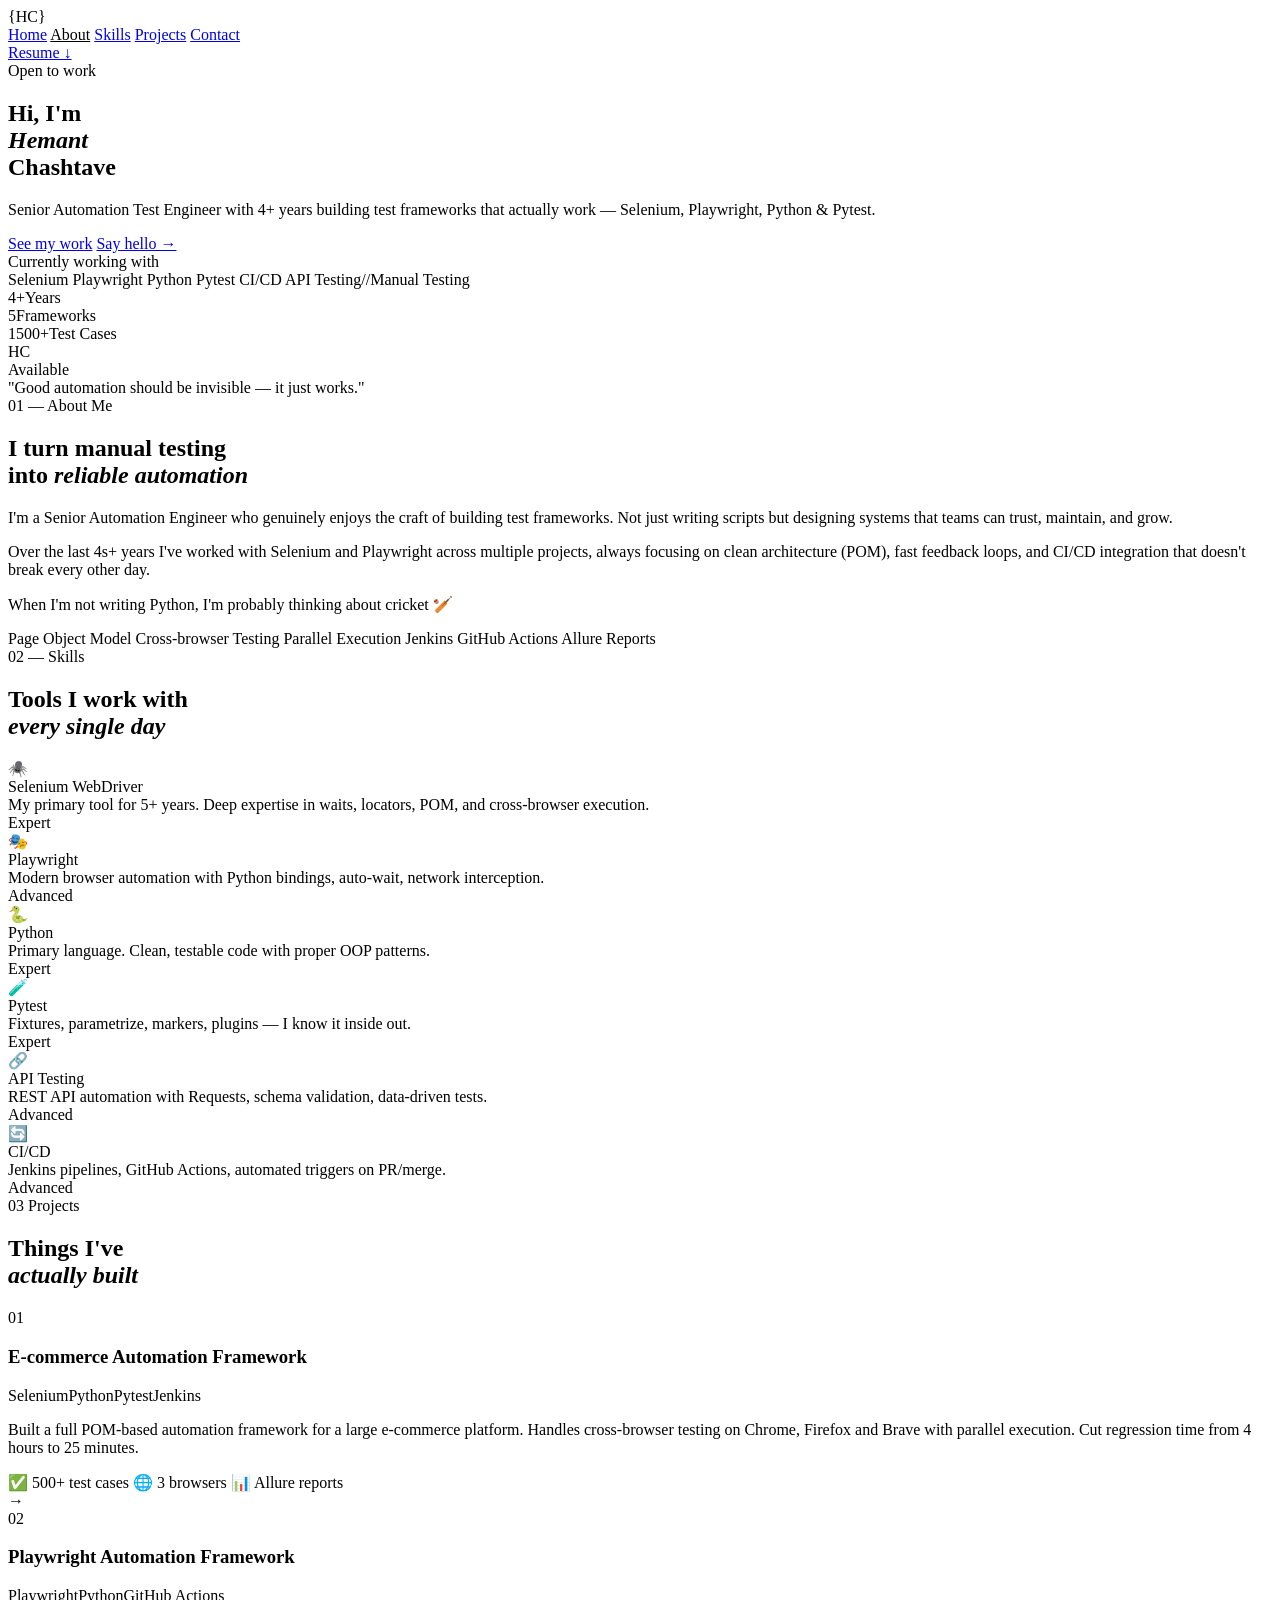
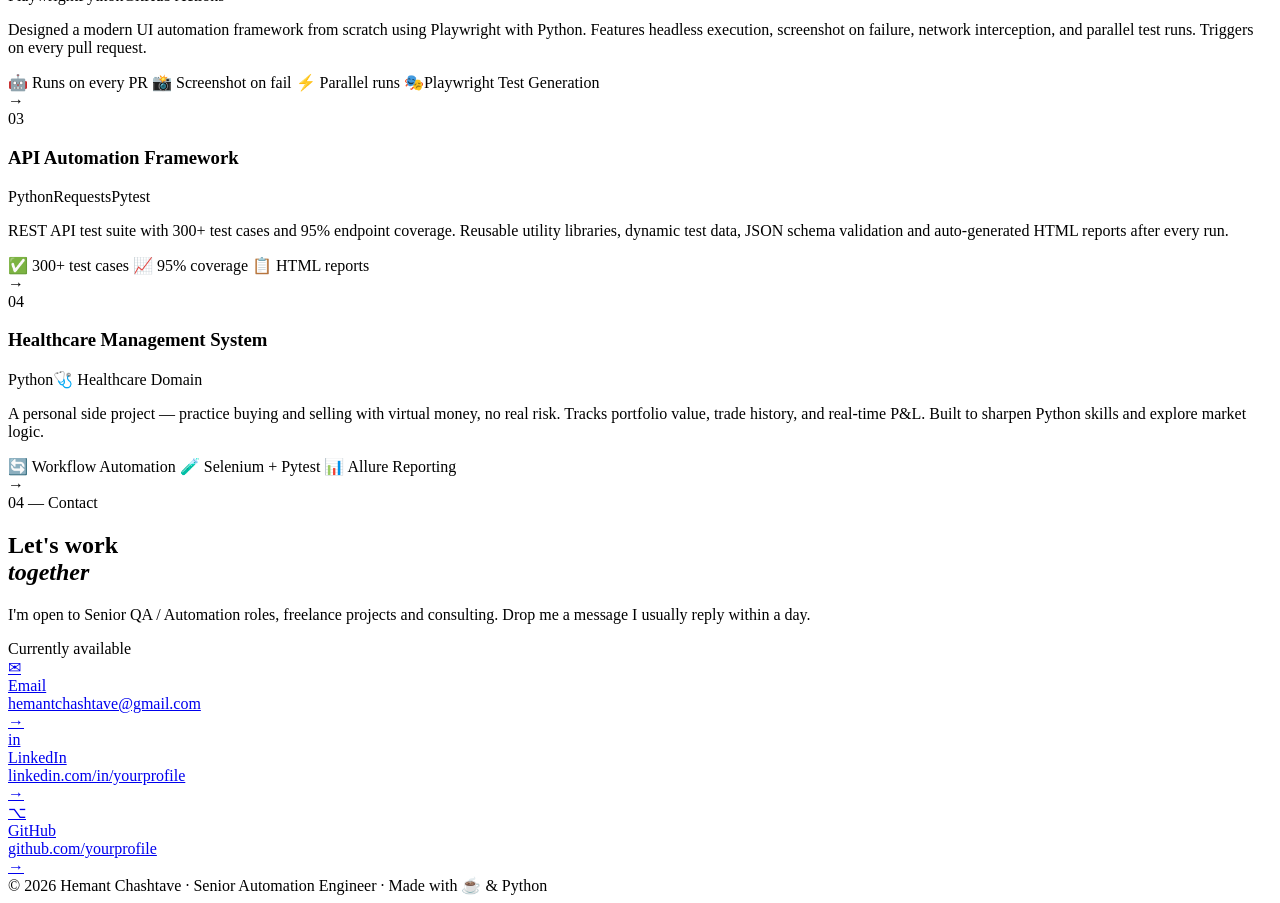
==== index.html @ c52996a8 "Rename temp.html to index.html" ====
<!DOCTYPE html>
<html lang="en">
<head>
<meta charset="UTF-8">
<meta name="viewport" content="width=device-width, initial-scale=1.0">
<title>Hemant Chashtave | Senior Automation Engineer</title>
<link href="https://fonts.googleapis.com/css2?family=Playfair+Display:ital,wght@0,700;0,900;1,700&family=Outfit:wght@300;400;500;600&family=JetBrains+Mono:wght@400;500&display=swap" rel="stylesheet">
<link rel="stylesheet" href="style.css">
</head>
<body>

<div class="cursor" id="cursor"></div>
<div class="cursor-follower" id="cursorFollower"></div>

<header id="header">
  <div class="logo"><span class="logo-bracket">{</span>HC<span class="logo-bracket">}</span></div>
  <nav>
    <a href="#home">Home</a>
    <a href="#about">About</a>
    <a href="#skills">Skills</a>
    <a href="#projects">Projects</a>
    <a href="#contact">Contact</a>
  </nav>
  <a href="Hemant_Chashtave_Resume.pdf" download class="nav-btn">Resume ↓</a>
</header>

<section id="home">
  <div class="hero-left">
    <div class="hero-eyebrow"><span class="dot-green"></span> Open to work</div>
    <h1 class="hero-title">Hi, I'm<br><em>Hemant</em><br><span class="hero-outline">Chashtave</span></h1>
    <p class="hero-sub">Senior Automation Test Engineer with 4+ years building test frameworks that actually work — Selenium, Playwright, Python &amp; Pytest.</p>
    <div class="hero-actions">
      <a href="#projects" class="btn-main">See my work</a>
      <a href="#contact" class="btn-ghost">Say hello →</a>
    </div>
  </div>
  <div class="hero-right">
    <div class="hero-card">
      <div class="hero-card-tag">Currently working with</div>
      <div class="tech-pills">
        <span class="pill pill-orange">Selenium</span>
        <span class="pill pill-blue">Playwright</span>
        <span class="pill pill-green">Python</span>
        <span class="pill pill-purple">Pytest</span>
        <span class="pill pill-red">CI/CD</span>
        <span class="pill pill-teal">API Testing//Manual Testing</span>
      </div>
      <div class="hero-card-divider"></div>
      <div class="hero-stats">
        <div class="hero-stat"><span class="hero-stat-num">4+</span><span class="hero-stat-label">Years</span></div>
        <div class="hero-stat-div"></div>
        <div class="hero-stat"><span class="hero-stat-num">5</span><span class="hero-stat-label">Frameworks</span></div>
        <div class="hero-stat-div"></div>
        <div class="hero-stat"><span class="hero-stat-num">1500+</span><span class="hero-stat-label">Test Cases</span></div>
      </div>
    </div>
    <div class="hero-blob"></div>
  </div>
</section>

<section id="about">
  <div class="about-wrap">
    <div class="about-img-col reveal">
      <div class="about-img-box">
        <div class="about-initials">HC</div>
        <div class="about-tag-float"><span class="dot-green"></span> Available</div>
      </div>
      <div class="about-quote">"Good automation should be invisible — it just works."</div>
    </div>
    <div class="about-text-col reveal">
      <div class="section-label">01 — About Me</div>
      <h2 class="section-heading">I turn manual testing<br>into <em>reliable automation</em></h2>
      <p>I'm a Senior Automation Engineer who genuinely enjoys the craft of building test frameworks. Not just writing scripts but designing systems that teams can trust, maintain, and grow.</p>
      <p>Over the last 4s+ years I've worked with Selenium and Playwright across multiple projects, always focusing on clean architecture (POM), fast feedback loops, and CI/CD integration that doesn't break every other day.</p>
      <p>When I'm not writing Python, I'm probably thinking about cricket 🏏</p>
      <div class="about-chips">
        <span class="chip">Page Object Model</span>
        <span class="chip">Cross-browser Testing</span>
        <span class="chip">Parallel Execution</span>
        <span class="chip">Jenkins</span>
        <span class="chip">GitHub Actions</span>
        <span class="chip">Allure Reports</span>
      </div>
    </div>
  </div>
</section>

<section id="skills">
  <div class="section-label reveal">02 — Skills</div>
  <h2 class="section-heading reveal">Tools I work with<br><em>every single day</em></h2>
  <div class="skills-bento reveal">
    <div class="bento-card bento-large bento-orange">
      <div class="bento-icon">🕷️</div>
      <div class="bento-title">Selenium WebDriver</div>
      <div class="bento-desc">My primary tool for 5+ years. Deep expertise in waits, locators, POM, and cross-browser execution.</div>
      <div class="bento-level">Expert</div>
    </div>
    <div class="bento-card bento-blue">
      <div class="bento-icon">🎭</div>
      <div class="bento-title">Playwright</div>
      <div class="bento-desc">Modern browser automation with Python bindings, auto-wait, network interception.</div>
      <div class="bento-level">Advanced</div>
    </div>
    <div class="bento-card bento-green">
      <div class="bento-icon">🐍</div>
      <div class="bento-title">Python</div>
      <div class="bento-desc">Primary language. Clean, testable code with proper OOP patterns.</div>
      <div class="bento-level">Expert</div>
    </div>
    <div class="bento-card bento-purple">
      <div class="bento-icon">🧪</div>
      <div class="bento-title">Pytest</div>
      <div class="bento-desc">Fixtures, parametrize, markers, plugins — I know it inside out.</div>
      <div class="bento-level">Expert</div>
    </div>
    <div class="bento-card bento-teal">
      <div class="bento-icon">🔗</div>
      <div class="bento-title">API Testing</div>
      <div class="bento-desc">REST API automation with Requests, schema validation, data-driven tests.</div>
      <div class="bento-level">Advanced</div>
    </div>
    <div class="bento-card bento-red">
      <div class="bento-icon">🔄</div>
      <div class="bento-title">CI/CD</div>
      <div class="bento-desc">Jenkins pipelines, GitHub Actions, automated triggers on PR/merge.</div>
      <div class="bento-level">Advanced</div>
    </div>
  </div>
</section>

<section id="projects">
  <div class="section-label reveal">03 Projects</div>
  <h2 class="section-heading reveal">Things I've<br><em>actually built</em></h2>
  <div class="projects-list">
    <div class="project-row reveal">
      <div class="project-num">01</div>
      <div class="project-content">
        <div class="project-top">
          <h3 class="project-title">E-commerce Automation Framework</h3>
          <div class="project-tags"><span class="ptag">Selenium</span><span class="ptag">Python</span><span class="ptag">Pytest</span><span class="ptag">Jenkins</span></div>
        </div>
        <p class="project-desc">Built a full POM-based automation framework for a large e-commerce platform. Handles cross-browser testing on Chrome, Firefox and Brave with parallel execution. Cut regression time from 4 hours to 25 minutes.</p>
        <div class="project-highlights">
        <span class="hchip">✅ 500+ test cases</span>
          <span class="hchip">🌐 3 browsers</span>
          <span class="hchip">📊 Allure reports</span>
        </div>
      </div>
      <div class="project-arrow">→</div>
    </div>

  
    <div class="project-row reveal">
      <div class="project-num">02</div>
      <div class="project-content">
        <div class="project-top">
          <h3 class="project-title">Playwright Automation Framework</h3>
          <div class="project-tags"><span class="ptag">Playwright</span><span class="ptag">Python</span><span class="ptag">GitHub Actions</span></div>
        </div>
        <p class="project-desc">Designed a modern UI automation framework from scratch using Playwright with Python. Features headless execution, screenshot on failure, network interception, and parallel test runs. Triggers on every pull request.</p>
        <div class="project-highlights">
          <span class="hchip">🤖 Runs on every PR</span>
          <span class="hchip">📸 Screenshot on fail</span>
          <span class="hchip">⚡ Parallel runs</span>
          <span class="hchip">🎭Playwright Test Generation</span>
        </div>
      </div>
      <div class="project-arrow">→</div>
    </div>
    <div class="project-row reveal">
      <div class="project-num">03</div>
      <div class="project-content">
        <div class="project-top">
          <h3 class="project-title">API Automation Framework</h3>
          <div class="project-tags"><span class="ptag">Python</span><span class="ptag">Requests</span><span class="ptag">Pytest</span></div>
        </div>
        <p class="project-desc">REST API test suite with 300+ test cases and 95% endpoint coverage. Reusable utility libraries, dynamic test data, JSON schema validation and auto-generated HTML reports after every run.</p>
        <div class="project-highlights">
          <span class="hchip">✅ 300+ test cases</span>
          <span class="hchip">📈 95% coverage</span>
          <span class="hchip">📋 HTML reports</span>
        </div>
      </div>
      <div class="project-arrow">→</div>
    </div>
    <div class="project-row reveal">
      <div class="project-num">04</div>
      <div class="project-content">
        <div class="project-top">
          <h3 class="project-title">Healthcare Management System</h3>
          <div class="project-tags"><span class="ptag">Python</span><span class="ptag">🩺 Healthcare Domain</span></div>
        </div>
        <p class="project-desc">A personal side project — practice buying and selling with virtual money, no real risk. Tracks portfolio value, trade history, and real-time P&amp;L. Built to sharpen Python skills and explore market logic.</p>
        <div class="project-highlights">
          <span class="hchip">🔄 Workflow Automation</span>
          <span class="hchip">🧪 Selenium + Pytest</span>
          <span class="hchip">📊 Allure Reporting</span>
        </div>
      </div>
      <div class="project-arrow">→</div>
    </div>
  </div>
</section>

<section id="contact">
  <div class="contact-wrap reveal">
    <div class="contact-left">
      <div class="section-label">04 — Contact</div>
      <h2 class="section-heading">Let's work<br><em>together</em></h2>
      <p class="contact-sub">I'm open to Senior QA / Automation roles, freelance projects and consulting. Drop me a message I usually reply within a day.</p>
      <div class="availability-badge"><span class="dot-green"></span> Currently available</div>
    </div>
    <div class="contact-right">
      <a href="mailto:yourmail@gmail.com" class="contact-card">
        <div class="cc-icon">✉</div>
        <div class="cc-info"><div class="cc-label">Email</div><div class="cc-val">hemantchashtave@gmail.com</div></div>
        <div class="cc-arrow">→</div>
      </a>
      <a href="https://linkedin.com/in/yourprofile" target="_blank" class="contact-card">
        <div class="cc-icon">in</div>
        <div class="cc-info"><div class="cc-label">LinkedIn</div><div class="cc-val">linkedin.com/in/yourprofile</div></div>
        <div class="cc-arrow">→</div>
      </a>
      <a href="https://github.com/yourprofile" target="_blank" class="contact-card">
        <div class="cc-icon">⌥</div>
        <div class="cc-info"><div class="cc-label">GitHub</div><div class="cc-val">github.com/yourprofile</div></div>
        <div class="cc-arrow">→</div>
      </a>
    </div>
  </div>
</section>

<footer>
  <span>© 2026 Hemant Chashtave</span>
  <span class="fdot">·</span>
  <span>Senior Automation Engineer</span>
  <span class="fdot">·</span>
  <span class="footer-love">Made with ☕ &amp; Python</span>
</footer>

<script src="script.js"></script>
</body>
</html>
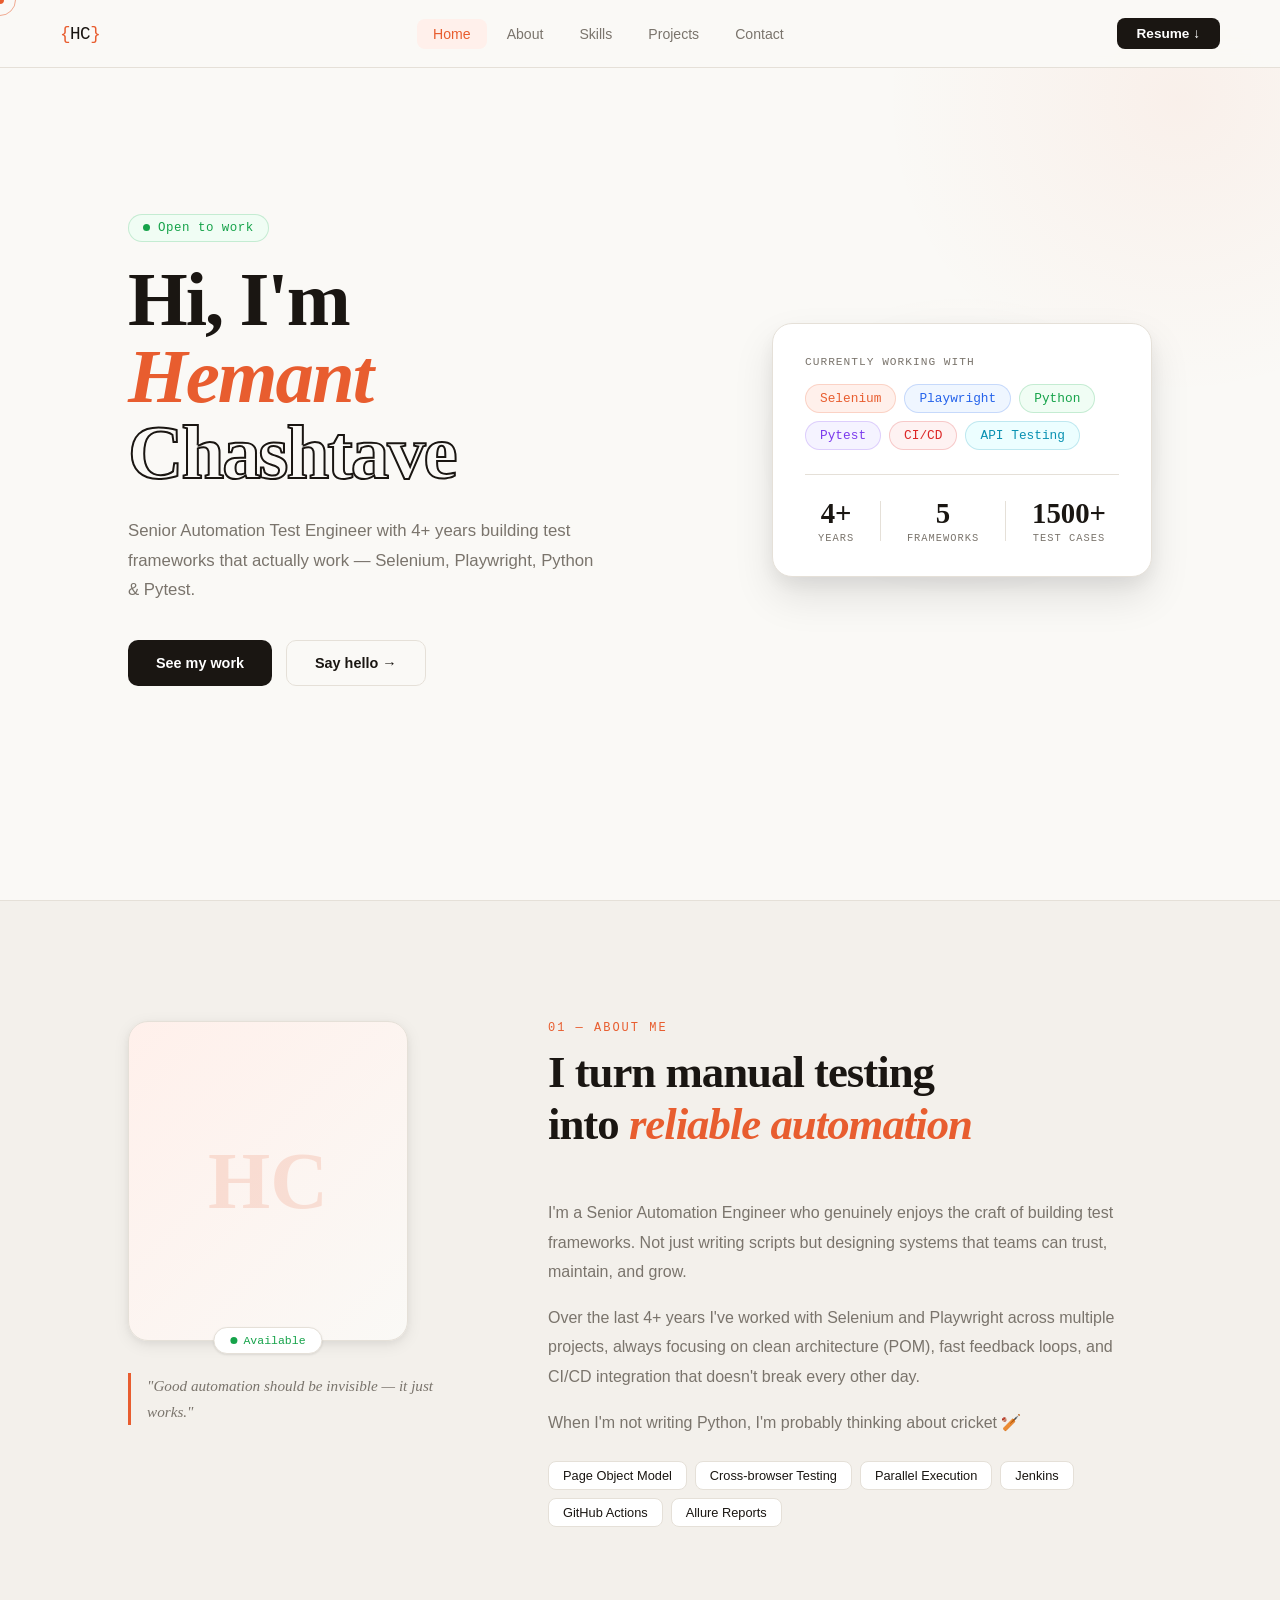
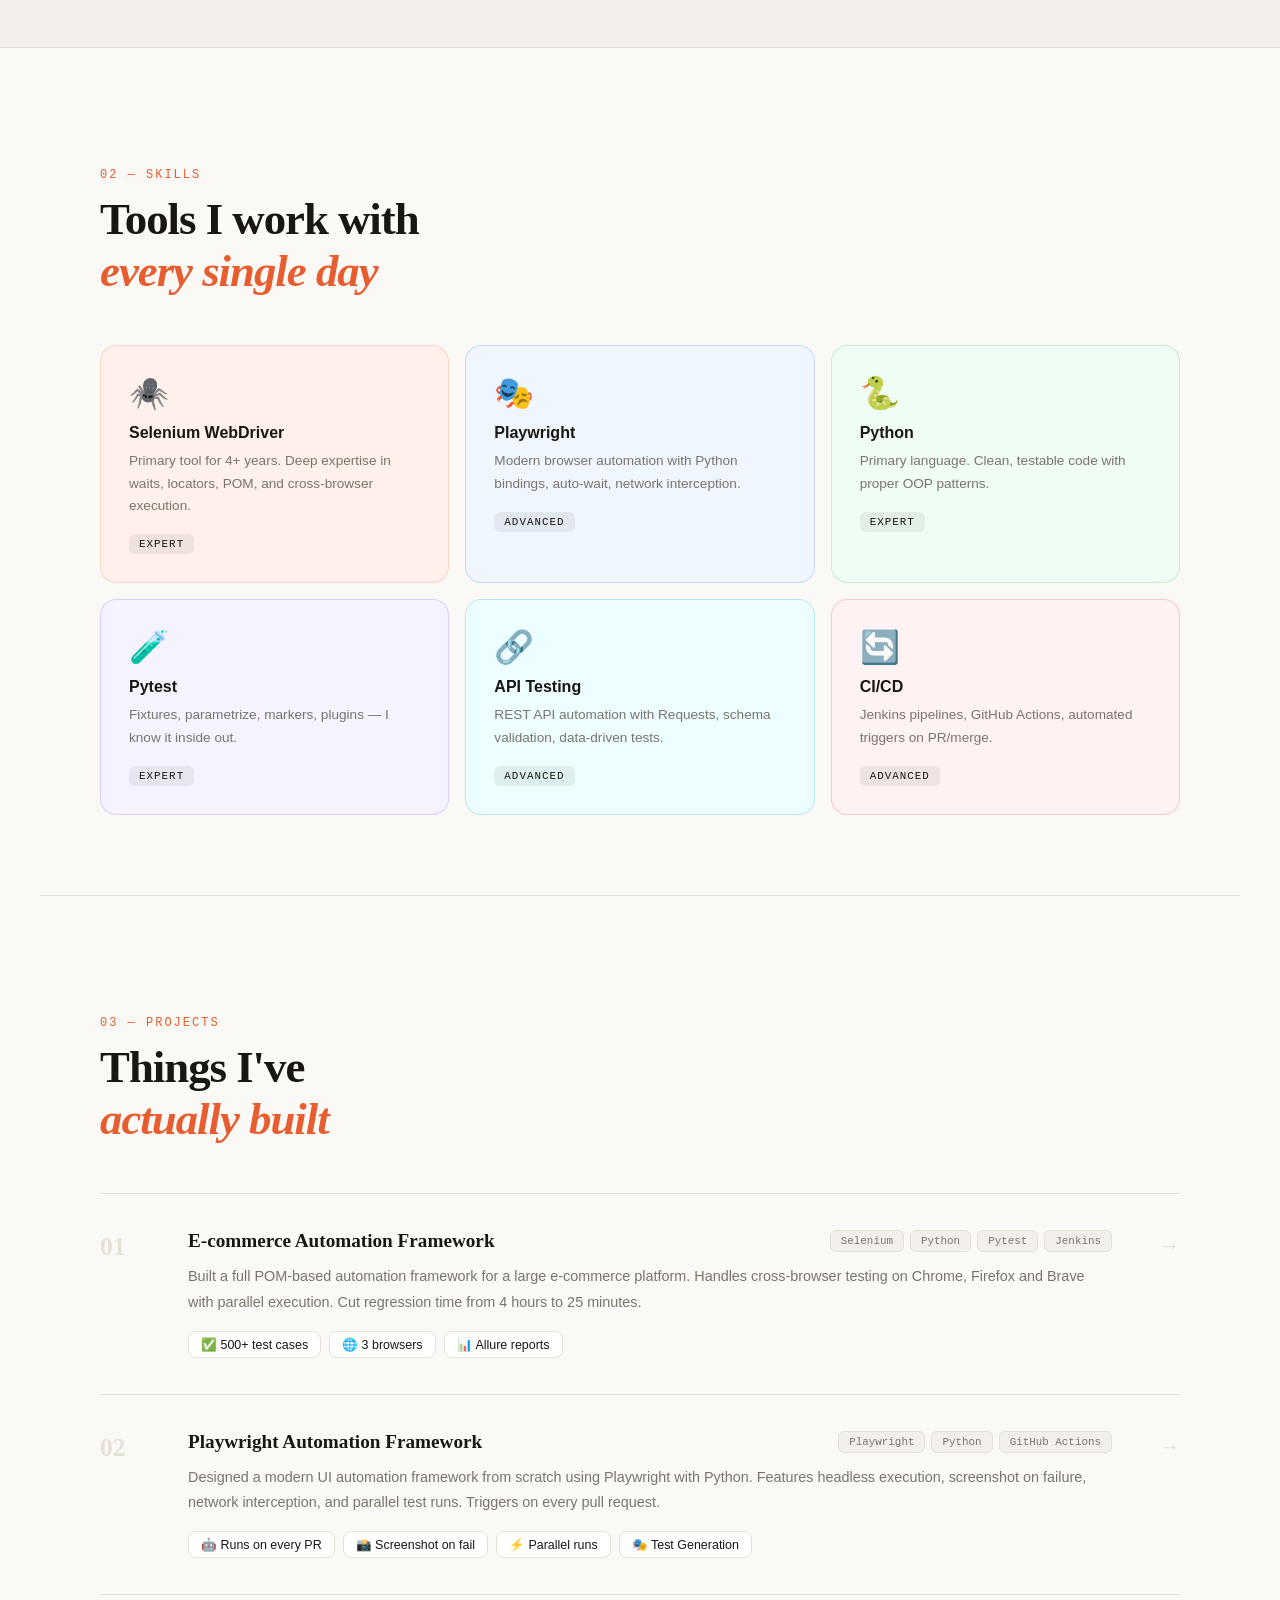
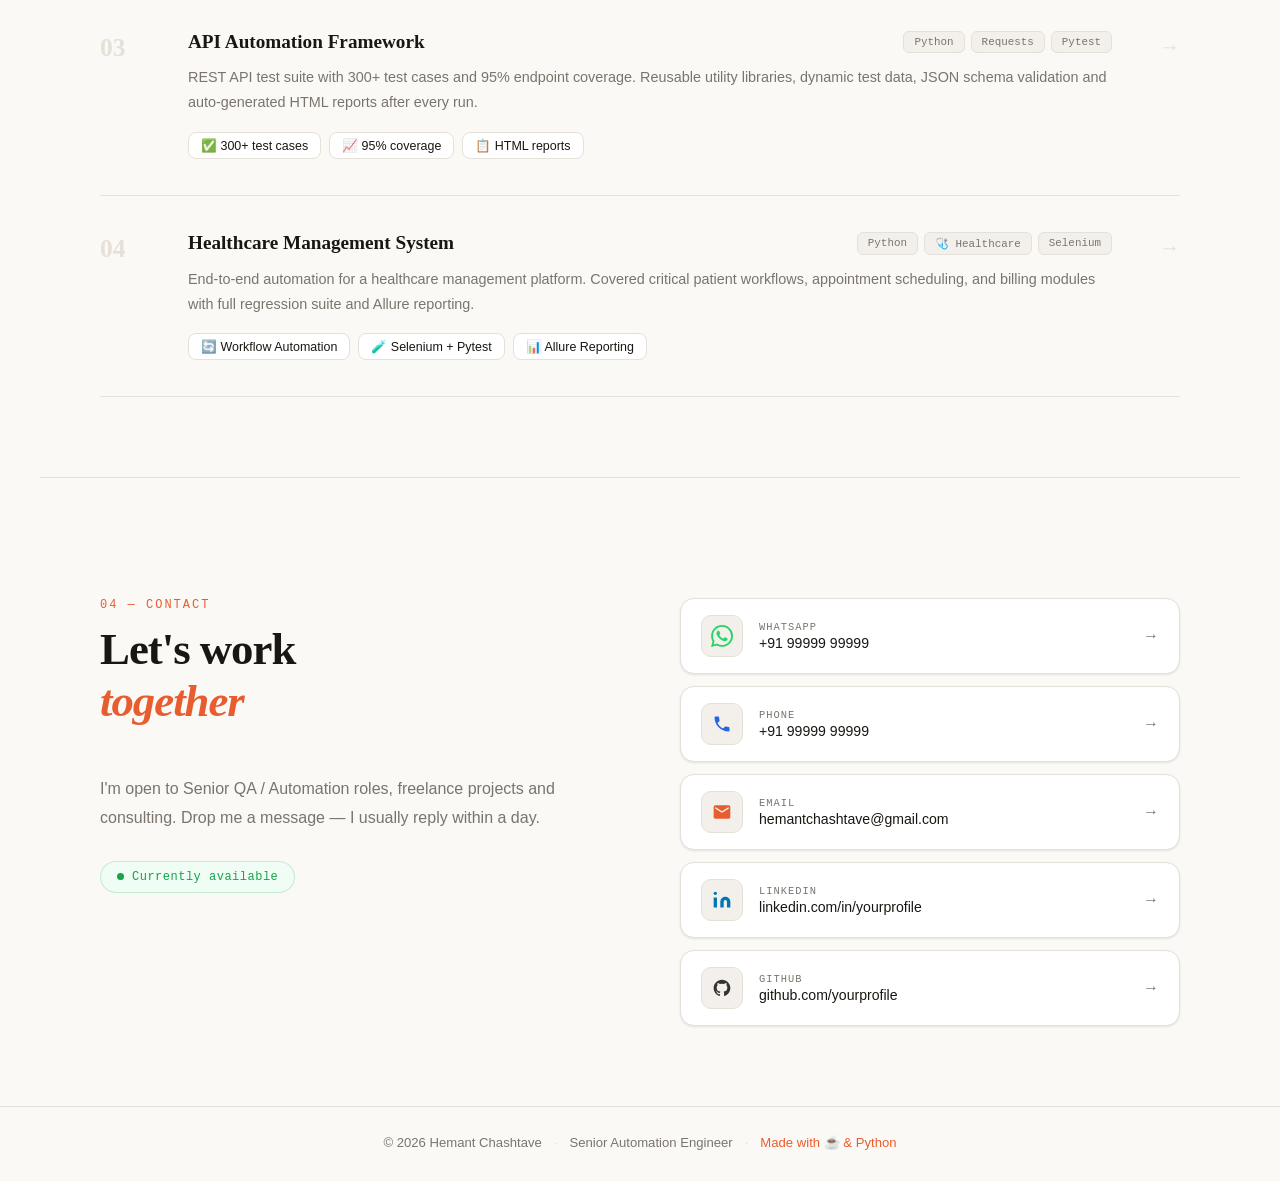
==== commit e1aa909e: "Test" ====
--- a/index.html
+++ b/index.html
@@ -5,25 +5,35 @@
 <meta name="viewport" content="width=device-width, initial-scale=1.0">
 <title>Hemant Chashtave | Senior Automation Engineer</title>
 <link href="https://fonts.googleapis.com/css2?family=Playfair+Display:ital,wght@0,700;0,900;1,700&family=Outfit:wght@300;400;500;600&family=JetBrains+Mono:wght@400;500&display=swap" rel="stylesheet">
-<link rel="stylesheet" href="style.css">
+<link rel="stylesheet" href="./style.css">
 </head>
 <body>
 
 <div class="cursor" id="cursor"></div>
 <div class="cursor-follower" id="cursorFollower"></div>
 
+<!-- Header -->
 <header id="header">
   <div class="logo"><span class="logo-bracket">{</span>HC<span class="logo-bracket">}</span></div>
-  <nav>
-    <a href="#home">Home</a>
-    <a href="#about">About</a>
-    <a href="#skills">Skills</a>
-    <a href="#projects">Projects</a>
-    <a href="#contact">Contact</a>
+  <nav id="nav">
+    <a href="#home" onclick="closeMenu()">Home</a>
+    <a href="#about" onclick="closeMenu()">About</a>
+    <a href="#skills" onclick="closeMenu()">Skills</a>
+    <a href="#projects" onclick="closeMenu()">Projects</a>
+    <a href="#contact" onclick="closeMenu()">Contact</a>
   </nav>
-  <a href="Hemant_Chashtave_Resume.pdf" download class="nav-btn">Resume ↓</a>
+  <div class="header-right">
+    <a href="Hemant_Chashtave_Resume.pdf" download class="nav-btn">Resume ↓</a>
+    <button class="hamburger" id="hamburger" onclick="toggleMenu()" aria-label="Menu">
+      <span></span><span></span><span></span>
+    </button>
+  </div>
 </header>
 
+<!-- Mobile nav overlay -->
+<div class="nav-overlay" id="navOverlay" onclick="closeMenu()"></div>
+
+<!-- Hero -->
 <section id="home">
   <div class="hero-left">
     <div class="hero-eyebrow"><span class="dot-green"></span> Open to work</div>
@@ -43,7 +53,7 @@
         <span class="pill pill-green">Python</span>
         <span class="pill pill-purple">Pytest</span>
         <span class="pill pill-red">CI/CD</span>
-        <span class="pill pill-teal">API Testing//Manual Testing</span>
+        <span class="pill pill-teal">API Testing</span>
       </div>
       <div class="hero-card-divider"></div>
       <div class="hero-stats">
@@ -58,6 +68,7 @@
   </div>
 </section>
 
+<!-- About -->
 <section id="about">
   <div class="about-wrap">
     <div class="about-img-col reveal">
@@ -71,7 +82,7 @@
       <div class="section-label">01 — About Me</div>
       <h2 class="section-heading">I turn manual testing<br>into <em>reliable automation</em></h2>
       <p>I'm a Senior Automation Engineer who genuinely enjoys the craft of building test frameworks. Not just writing scripts but designing systems that teams can trust, maintain, and grow.</p>
-      <p>Over the last 4s+ years I've worked with Selenium and Playwright across multiple projects, always focusing on clean architecture (POM), fast feedback loops, and CI/CD integration that doesn't break every other day.</p>
+      <p>Over the last 4+ years I've worked with Selenium and Playwright across multiple projects, always focusing on clean architecture (POM), fast feedback loops, and CI/CD integration that doesn't break every other day.</p>
       <p>When I'm not writing Python, I'm probably thinking about cricket 🏏</p>
       <div class="about-chips">
         <span class="chip">Page Object Model</span>
@@ -85,14 +96,15 @@
   </div>
 </section>
 
+<!-- Skills -->
 <section id="skills">
   <div class="section-label reveal">02 — Skills</div>
   <h2 class="section-heading reveal">Tools I work with<br><em>every single day</em></h2>
   <div class="skills-bento reveal">
-    <div class="bento-card bento-large bento-orange">
+    <div class="bento-card bento-orange">
       <div class="bento-icon">🕷️</div>
       <div class="bento-title">Selenium WebDriver</div>
-      <div class="bento-desc">My primary tool for 5+ years. Deep expertise in waits, locators, POM, and cross-browser execution.</div>
+      <div class="bento-desc">Primary tool for 4+ years. Deep expertise in waits, locators, POM, and cross-browser execution.</div>
       <div class="bento-level">Expert</div>
     </div>
     <div class="bento-card bento-blue">
@@ -128,8 +140,9 @@
   </div>
 </section>
 
+<!-- Projects -->
 <section id="projects">
-  <div class="section-label reveal">03 Projects</div>
+  <div class="section-label reveal">03 — Projects</div>
   <h2 class="section-heading reveal">Things I've<br><em>actually built</em></h2>
   <div class="projects-list">
     <div class="project-row reveal">
@@ -141,15 +154,13 @@
         </div>
         <p class="project-desc">Built a full POM-based automation framework for a large e-commerce platform. Handles cross-browser testing on Chrome, Firefox and Brave with parallel execution. Cut regression time from 4 hours to 25 minutes.</p>
         <div class="project-highlights">
-        <span class="hchip">✅ 500+ test cases</span>
+          <span class="hchip">✅ 500+ test cases</span>
           <span class="hchip">🌐 3 browsers</span>
           <span class="hchip">📊 Allure reports</span>
         </div>
       </div>
       <div class="project-arrow">→</div>
     </div>
-
-  
     <div class="project-row reveal">
       <div class="project-num">02</div>
       <div class="project-content">
@@ -162,7 +173,7 @@
           <span class="hchip">🤖 Runs on every PR</span>
           <span class="hchip">📸 Screenshot on fail</span>
           <span class="hchip">⚡ Parallel runs</span>
-          <span class="hchip">🎭Playwright Test Generation</span>
+          <span class="hchip">🎭 Test Generation</span>
         </div>
       </div>
       <div class="project-arrow">→</div>
@@ -188,9 +199,9 @@
       <div class="project-content">
         <div class="project-top">
           <h3 class="project-title">Healthcare Management System</h3>
-          <div class="project-tags"><span class="ptag">Python</span><span class="ptag">🩺 Healthcare Domain</span></div>
-        </div>
-        <p class="project-desc">A personal side project — practice buying and selling with virtual money, no real risk. Tracks portfolio value, trade history, and real-time P&amp;L. Built to sharpen Python skills and explore market logic.</p>
+          <div class="project-tags"><span class="ptag">Python</span><span class="ptag">🩺 Healthcare</span><span class="ptag">Selenium</span></div>
+        </div>
+        <p class="project-desc">End-to-end automation for a healthcare management platform. Covered critical patient workflows, appointment scheduling, and billing modules with full regression suite and Allure reporting.</p>
         <div class="project-highlights">
           <span class="hchip">🔄 Workflow Automation</span>
           <span class="hchip">🧪 Selenium + Pytest</span>
@@ -202,30 +213,88 @@
   </div>
 </section>
 
+<!-- Contact -->
 <section id="contact">
   <div class="contact-wrap reveal">
     <div class="contact-left">
       <div class="section-label">04 — Contact</div>
       <h2 class="section-heading">Let's work<br><em>together</em></h2>
-      <p class="contact-sub">I'm open to Senior QA / Automation roles, freelance projects and consulting. Drop me a message I usually reply within a day.</p>
+      <p class="contact-sub">I'm open to Senior QA / Automation roles, freelance projects and consulting. Drop me a message — I usually reply within a day.</p>
       <div class="availability-badge"><span class="dot-green"></span> Currently available</div>
     </div>
     <div class="contact-right">
-      <a href="mailto:yourmail@gmail.com" class="contact-card">
-        <div class="cc-icon">✉</div>
-        <div class="cc-info"><div class="cc-label">Email</div><div class="cc-val">hemantchashtave@gmail.com</div></div>
-        <div class="cc-arrow">→</div>
-      </a>
-      <a href="https://linkedin.com/in/yourprofile" target="_blank" class="contact-card">
-        <div class="cc-icon">in</div>
-        <div class="cc-info"><div class="cc-label">LinkedIn</div><div class="cc-val">linkedin.com/in/yourprofile</div></div>
-        <div class="cc-arrow">→</div>
-      </a>
-      <a href="https://github.com/yourprofile" target="_blank" class="contact-card">
-        <div class="cc-icon">⌥</div>
-        <div class="cc-info"><div class="cc-label">GitHub</div><div class="cc-val">github.com/yourprofile</div></div>
-        <div class="cc-arrow">→</div>
-      </a>
+
+      <!-- WhatsApp -->
+      <a href="https://wa.me/919999999999" target="_blank" class="contact-card contact-whatsapp">
+        <div class="cc-icon">
+          <svg width="22" height="22" viewBox="0 0 24 24" fill="none">
+            <path d="M17.472 14.382c-.297-.149-1.758-.867-2.03-.967-.273-.099-.471-.148-.67.15-.197.297-.767.966-.94 1.164-.173.199-.347.223-.644.075-.297-.15-1.255-.463-2.39-1.475-.883-.788-1.48-1.761-1.653-2.059-.173-.297-.018-.458.13-.606.134-.133.298-.347.446-.52.149-.174.198-.298.298-.497.099-.198.05-.371-.025-.52-.075-.149-.669-1.612-.916-2.207-.242-.579-.487-.5-.669-.51-.173-.008-.371-.01-.57-.01-.198 0-.52.074-.792.372-.272.297-1.04 1.016-1.04 2.479 0 1.462 1.065 2.875 1.213 3.074.149.198 2.096 3.2 5.077 4.487.709.306 1.262.489 1.694.625.712.227 1.36.195 1.871.118.571-.085 1.758-.719 2.006-1.413.248-.694.248-1.289.173-1.413-.074-.124-.272-.198-.57-.347m-5.421 7.403h-.004a9.87 9.87 0 01-5.031-1.378l-.361-.214-3.741.982.998-3.648-.235-.374a9.86 9.86 0 01-1.51-5.26c.001-5.45 4.436-9.884 9.888-9.884 2.64 0 5.122 1.03 6.988 2.898a9.825 9.825 0 012.893 6.994c-.003 5.45-4.437 9.884-9.885 9.884m8.413-18.297A11.815 11.815 0 0012.05 0C5.495 0 .16 5.335.157 11.892c0 2.096.547 4.142 1.588 5.945L.057 24l6.305-1.654a11.882 11.882 0 005.683 1.448h.005c6.554 0 11.89-5.335 11.893-11.893a11.821 11.821 0 00-3.48-8.413Z" fill="#25D366"/>
+          </svg>
+        </div>
+        <div class="cc-info">
+          <div class="cc-label">WhatsApp</div>
+          <div class="cc-val">+91 99999 99999</div>
+        </div>
+        <div class="cc-arrow">→</div>
+      </a>
+
+      <!-- Phone -->
+      <a href="tel:+919999999999" class="contact-card contact-phone">
+        <div class="cc-icon">
+          <svg width="20" height="20" viewBox="0 0 24 24" fill="none">
+            <path d="M6.62 10.79c1.44 2.83 3.76 5.14 6.59 6.59l2.2-2.2c.27-.27.67-.36 1.02-.24 1.12.37 2.33.57 3.57.57.55 0 1 .45 1 1V20c0 .55-.45 1-1 1-9.39 0-17-7.61-17-17 0-.55.45-1 1-1h3.5c.55 0 1 .45 1 1 0 1.25.2 2.45.57 3.57.11.35.03.74-.25 1.02l-2.2 2.2z" fill="#2563eb"/>
+          </svg>
+        </div>
+        <div class="cc-info">
+          <div class="cc-label">Phone</div>
+          <div class="cc-val">+91 99999 99999</div>
+        </div>
+        <div class="cc-arrow">→</div>
+      </a>
+
+      <!-- Email -->
+      <a href="mailto:hemantchashtave@gmail.com" class="contact-card contact-email">
+        <div class="cc-icon">
+          <svg width="20" height="20" viewBox="0 0 24 24" fill="none">
+            <path d="M20 4H4c-1.1 0-2 .9-2 2v12c0 1.1.9 2 2 2h16c1.1 0 2-.9 2-2V6c0-1.1-.9-2-2-2zm0 4l-8 5-8-5V6l8 5 8-5v2z" fill="#e85d2f"/>
+          </svg>
+        </div>
+        <div class="cc-info">
+          <div class="cc-label">Email</div>
+          <div class="cc-val">hemantchashtave@gmail.com</div>
+        </div>
+        <div class="cc-arrow">→</div>
+      </a>
+
+      <!-- LinkedIn -->
+      <a href="https://linkedin.com/in/yourprofile" target="_blank" class="contact-card contact-linkedin">
+        <div class="cc-icon">
+          <svg width="20" height="20" viewBox="0 0 24 24" fill="none">
+            <path d="M16 8a6 6 0 016 6v7h-4v-7a2 2 0 00-2-2 2 2 0 00-2 2v7h-4v-7a6 6 0 016-6zM2 9h4v12H2z" fill="#0077b5"/>
+            <circle cx="4" cy="4" r="2" fill="#0077b5"/>
+          </svg>
+        </div>
+        <div class="cc-info">
+          <div class="cc-label">LinkedIn</div>
+          <div class="cc-val">linkedin.com/in/yourprofile</div>
+        </div>
+        <div class="cc-arrow">→</div>
+      </a>
+
+      <!-- GitHub -->
+      <a href="https://github.com/yourprofile" target="_blank" class="contact-card contact-github">
+        <div class="cc-icon">
+          <svg width="20" height="20" viewBox="0 0 24 24" fill="none">
+            <path d="M12 2C6.477 2 2 6.477 2 12c0 4.42 2.865 8.166 6.839 9.489.5.092.682-.217.682-.482 0-.237-.008-.866-.013-1.7-2.782.603-3.369-1.342-3.369-1.342-.454-1.155-1.11-1.462-1.11-1.462-.908-.62.069-.608.069-.608 1.003.07 1.531 1.03 1.531 1.03.892 1.529 2.341 1.087 2.91.832.092-.647.35-1.088.636-1.338-2.22-.253-4.555-1.11-4.555-4.943 0-1.091.39-1.984 1.029-2.683-.103-.253-.446-1.27.098-2.647 0 0 .84-.269 2.75 1.025A9.578 9.578 0 0112 6.836a9.59 9.59 0 012.504.337c1.909-1.294 2.747-1.025 2.747-1.025.546 1.377.202 2.394.1 2.647.64.699 1.028 1.592 1.028 2.683 0 3.842-2.339 4.687-4.566 4.935.359.309.678.919.678 1.852 0 1.336-.012 2.415-.012 2.743 0 .267.18.578.688.48C19.138 20.163 22 16.418 22 12c0-5.523-4.477-10-10-10z" fill="#333"/>
+          </svg>
+        </div>
+        <div class="cc-info">
+          <div class="cc-label">GitHub</div>
+          <div class="cc-val">github.com/yourprofile</div>
+        </div>
+        <div class="cc-arrow">→</div>
+      </a>
+
     </div>
   </div>
 </section>
@@ -238,6 +307,6 @@
   <span class="footer-love">Made with ☕ &amp; Python</span>
 </footer>
 
-<script src="script.js"></script>
+<script src="./script.js"></script>
 </body>
 </html>
--- a/style.css
+++ b/style.css
@@ -0,0 +1,911 @@
+/* ===========================
+   HEMANT CHASHTAVE PORTFOLIO
+   Light Theme — 2026
+=========================== */
+
+:root {
+  --bg: #faf9f6;
+  --bg2: #f3f0eb;
+  --surface: #ffffff;
+  --border: #e5e0d8;
+  --ink: #1a1612;
+  --ink-muted: #7a746c;
+  --accent: #e85d2f;
+  --accent-soft: #fff0eb;
+  --blue: #2563eb;
+  --blue-soft: #eff6ff;
+  --green: #16a34a;
+  --green-soft: #f0fdf4;
+  --purple: #7c3aed;
+  --purple-soft: #f5f3ff;
+  --teal: #0891b2;
+  --teal-soft: #ecfeff;
+  --red: #dc2626;
+  --red-soft: #fef2f2;
+  --shadow-sm: 0 1px 3px rgba(0,0,0,0.06), 0 1px 2px rgba(0,0,0,0.04);
+  --shadow-md: 0 4px 16px rgba(0,0,0,0.08), 0 2px 6px rgba(0,0,0,0.04);
+  --shadow-lg: 0 20px 40px rgba(0,0,0,0.1), 0 8px 20px rgba(0,0,0,0.06);
+  --radius: 16px;
+}
+
+*, *::before, *::after { margin:0; padding:0; box-sizing:border-box; }
+html { scroll-behavior: smooth; }
+
+body {
+  background: var(--bg);
+  color: var(--ink);
+  font-family: 'Outfit', sans-serif;
+  font-weight: 400;
+  overflow-x: hidden;
+  cursor: none;
+}
+
+/* ── Custom Cursor (desktop only) ── */
+.cursor {
+  width: 8px; height: 8px;
+  background: var(--accent);
+  border-radius: 50%;
+  position: fixed;
+  pointer-events: none;
+  z-index: 9999;
+  transform: translate(-50%, -50%);
+  transition: transform 0.1s;
+}
+
+.cursor-follower {
+  width: 32px; height: 32px;
+  border: 1.5px solid var(--accent);
+  border-radius: 50%;
+  position: fixed;
+  pointer-events: none;
+  z-index: 9998;
+  transform: translate(-50%, -50%);
+  transition: left 0.12s ease, top 0.12s ease, width 0.2s, height 0.2s, opacity 0.2s;
+  opacity: 0.5;
+}
+
+body:hover .cursor-follower { opacity: 1; }
+
+/* ── Header ── */
+header {
+  position: fixed;
+  top: 0; left: 0; right: 0;
+  z-index: 200;
+  display: flex;
+  align-items: center;
+  justify-content: space-between;
+  padding: 18px 60px;
+  background: rgba(250,249,246,0.95);
+  backdrop-filter: blur(12px);
+  border-bottom: 1px solid var(--border);
+  transition: box-shadow 0.3s;
+}
+
+header.scrolled { box-shadow: var(--shadow-sm); }
+
+.logo {
+  font-family: 'JetBrains Mono', monospace;
+  font-weight: 500;
+  font-size: 1.1rem;
+  color: var(--ink);
+  letter-spacing: -0.5px;
+  z-index: 201;
+}
+
+.logo-bracket { color: var(--accent); }
+
+nav {
+  display: flex;
+  gap: 4px;
+}
+
+nav a {
+  text-decoration: none;
+  color: var(--ink-muted);
+  font-size: 0.88rem;
+  font-weight: 500;
+  padding: 7px 16px;
+  border-radius: 8px;
+  transition: all 0.2s;
+}
+
+nav a:hover {
+  color: var(--ink);
+  background: var(--bg2);
+}
+
+.header-right {
+  display: flex;
+  align-items: center;
+  gap: 12px;
+}
+
+.nav-btn {
+  display: inline-block;
+  padding: 8px 20px;
+  background: var(--ink);
+  color: #fff;
+  font-size: 0.85rem;
+  font-weight: 600;
+  text-decoration: none;
+  border-radius: 8px;
+  transition: all 0.2s;
+}
+
+.nav-btn:hover {
+  background: var(--accent);
+  transform: translateY(-1px);
+  box-shadow: var(--shadow-sm);
+}
+
+/* ── Hamburger ── */
+.hamburger {
+  display: none;
+  flex-direction: column;
+  justify-content: center;
+  align-items: center;
+  gap: 5px;
+  width: 40px; height: 40px;
+  background: var(--bg2);
+  border: 1.5px solid var(--border);
+  border-radius: 8px;
+  cursor: pointer;
+  padding: 8px;
+  transition: all 0.2s;
+  z-index: 201;
+}
+
+.hamburger span {
+  display: block;
+  width: 20px; height: 2px;
+  background: var(--ink);
+  border-radius: 2px;
+  transition: all 0.3s;
+  transform-origin: center;
+}
+
+.hamburger.open span:nth-child(1) { transform: translateY(7px) rotate(45deg); }
+.hamburger.open span:nth-child(2) { opacity: 0; transform: scaleX(0); }
+.hamburger.open span:nth-child(3) { transform: translateY(-7px) rotate(-45deg); }
+
+/* ── Mobile nav overlay ── */
+.nav-overlay {
+  display: none;
+  position: fixed;
+  inset: 0;
+  background: rgba(26,22,18,0.4);
+  z-index: 150;
+  backdrop-filter: blur(2px);
+}
+
+.nav-overlay.show { display: block; }
+
+/* ── Sections ── */
+section {
+  padding: 120px 60px 80px;
+  max-width: 1200px;
+  margin: 0 auto;
+}
+
+/* ── Hero ── */
+#home {
+  min-height: 100vh;
+  max-width: 100%;
+  padding: 0 10vw;
+  display: flex;
+  align-items: center;
+  justify-content: space-between;
+  gap: 60px;
+  background: var(--bg);
+  position: relative;
+  overflow: hidden;
+}
+
+#home::before {
+  content: '';
+  position: absolute;
+  top: -200px; right: -200px;
+  width: 600px; height: 600px;
+  background: radial-gradient(circle, rgba(232,93,47,0.06) 0%, transparent 70%);
+  pointer-events: none;
+}
+
+.hero-left {
+  flex: 1;
+  max-width: 560px;
+  animation: fadeUp 0.7s 0.1s both;
+}
+
+.hero-eyebrow {
+  display: inline-flex;
+  align-items: center;
+  gap: 8px;
+  font-family: 'JetBrains Mono', monospace;
+  font-size: 0.78rem;
+  color: var(--green);
+  font-weight: 500;
+  letter-spacing: 0.5px;
+  margin-bottom: 20px;
+  background: var(--green-soft);
+  padding: 6px 14px;
+  border-radius: 20px;
+  border: 1px solid rgba(22,163,74,0.2);
+}
+
+.dot-green {
+  width: 7px; height: 7px;
+  border-radius: 50%;
+  background: var(--green);
+  display: inline-block;
+  animation: pulse 2s infinite;
+}
+
+@keyframes pulse {
+  0%, 100% { opacity: 1; }
+  50% { opacity: 0.3; }
+}
+
+.hero-title {
+  font-family: 'Playfair Display', serif;
+  font-weight: 900;
+  font-size: clamp(3.2rem, 6vw, 5.5rem);
+  line-height: 1.0;
+  letter-spacing: -2px;
+  color: var(--ink);
+  margin-bottom: 24px;
+}
+
+.hero-title em { font-style: italic; color: var(--accent); }
+
+.hero-outline {
+  -webkit-text-stroke: 2px var(--ink);
+  color: transparent;
+}
+
+.hero-sub {
+  font-size: 1.05rem;
+  line-height: 1.75;
+  color: var(--ink-muted);
+  margin-bottom: 36px;
+  max-width: 480px;
+}
+
+.hero-actions { display: flex; gap: 14px; flex-wrap: wrap; }
+
+.btn-main {
+  display: inline-flex;
+  align-items: center;
+  padding: 14px 28px;
+  background: var(--ink);
+  color: #fff;
+  font-weight: 600;
+  font-size: 0.9rem;
+  text-decoration: none;
+  border-radius: 10px;
+  transition: all 0.2s;
+}
+
+.btn-main:hover {
+  background: var(--accent);
+  transform: translateY(-2px);
+  box-shadow: 0 8px 24px rgba(232,93,47,0.25);
+}
+
+.btn-ghost {
+  display: inline-flex;
+  align-items: center;
+  padding: 14px 28px;
+  border: 1.5px solid var(--border);
+  color: var(--ink);
+  font-weight: 600;
+  font-size: 0.9rem;
+  text-decoration: none;
+  border-radius: 10px;
+  transition: all 0.2s;
+}
+
+.btn-ghost:hover {
+  border-color: var(--accent);
+  color: var(--accent);
+  background: var(--accent-soft);
+}
+
+/* Hero card */
+.hero-right {
+  flex: 0 0 380px;
+  position: relative;
+  animation: fadeUp 0.7s 0.3s both;
+}
+
+.hero-blob {
+  position: absolute;
+  inset: -30px;
+  background: radial-gradient(ellipse at center, rgba(232,93,47,0.07), transparent 70%);
+  border-radius: 50%;
+  z-index: 0;
+  animation: breathe 4s ease-in-out infinite;
+}
+
+@keyframes breathe {
+  0%, 100% { transform: scale(1); }
+  50% { transform: scale(1.05); }
+}
+
+.hero-card {
+  position: relative;
+  z-index: 1;
+  background: var(--surface);
+  border: 1.5px solid var(--border);
+  border-radius: 20px;
+  padding: 32px;
+  box-shadow: var(--shadow-lg);
+}
+
+.hero-card-tag {
+  font-family: 'JetBrains Mono', monospace;
+  font-size: 0.7rem;
+  color: var(--ink-muted);
+  letter-spacing: 1px;
+  text-transform: uppercase;
+  margin-bottom: 16px;
+}
+
+.tech-pills { display: flex; flex-wrap: wrap; gap: 8px; margin-bottom: 4px; }
+
+.pill {
+  display: inline-block;
+  padding: 6px 14px;
+  border-radius: 20px;
+  font-size: 0.8rem;
+  font-weight: 500;
+  font-family: 'JetBrains Mono', monospace;
+  transition: transform 0.2s;
+}
+
+.pill:hover { transform: scale(1.05); }
+
+.pill-orange { background: var(--accent-soft); color: var(--accent); border: 1px solid rgba(232,93,47,0.2); }
+.pill-blue   { background: var(--blue-soft);   color: var(--blue);   border: 1px solid rgba(37,99,235,0.2); }
+.pill-green  { background: var(--green-soft);  color: var(--green);  border: 1px solid rgba(22,163,74,0.2); }
+.pill-purple { background: var(--purple-soft); color: var(--purple); border: 1px solid rgba(124,58,237,0.2); }
+.pill-red    { background: var(--red-soft);    color: var(--red);    border: 1px solid rgba(220,38,38,0.2); }
+.pill-teal   { background: var(--teal-soft);   color: var(--teal);   border: 1px solid rgba(8,145,178,0.2); }
+
+.hero-card-divider { height: 1px; background: var(--border); margin: 24px 0; }
+
+.hero-stats { display: flex; align-items: center; justify-content: space-around; }
+
+.hero-stat { display: flex; flex-direction: column; align-items: center; gap: 4px; }
+
+.hero-stat-num {
+  font-family: 'Playfair Display', serif;
+  font-weight: 900;
+  font-size: 1.8rem;
+  color: var(--ink);
+  line-height: 1;
+}
+
+.hero-stat-label {
+  font-family: 'JetBrains Mono', monospace;
+  font-size: 0.65rem;
+  color: var(--ink-muted);
+  text-transform: uppercase;
+  letter-spacing: 1px;
+}
+
+.hero-stat-div { width: 1px; height: 40px; background: var(--border); }
+
+/* ── Section labels & headings ── */
+.section-label {
+  font-family: 'JetBrains Mono', monospace;
+  font-size: 0.75rem;
+  color: var(--accent);
+  letter-spacing: 2px;
+  text-transform: uppercase;
+  margin-bottom: 12px;
+}
+
+.section-heading {
+  font-family: 'Playfair Display', serif;
+  font-weight: 900;
+  font-size: clamp(2rem, 3.5vw, 3rem);
+  line-height: 1.15;
+  letter-spacing: -1px;
+  color: var(--ink);
+  margin-bottom: 48px;
+}
+
+.section-heading em { font-style: italic; color: var(--accent); }
+
+/* ── About ── */
+#about {
+  background: var(--bg2);
+  max-width: 100%;
+  padding: 120px 10vw;
+  border-top: 1px solid var(--border);
+  border-bottom: 1px solid var(--border);
+}
+
+.about-wrap {
+  display: grid;
+  grid-template-columns: 340px 1fr;
+  gap: 80px;
+  align-items: start;
+  max-width: 1100px;
+  margin: 0 auto;
+}
+
+.about-img-box {
+  width: 280px; height: 320px;
+  background: linear-gradient(135deg, var(--accent-soft), var(--bg));
+  border-radius: 20px;
+  border: 1.5px solid var(--border);
+  display: flex;
+  align-items: center;
+  justify-content: center;
+  position: relative;
+  box-shadow: var(--shadow-md);
+  overflow: visible;
+}
+
+.about-initials {
+  font-family: 'Playfair Display', serif;
+  font-size: 5rem;
+  font-weight: 900;
+  color: var(--accent);
+  opacity: 0.15;
+  user-select: none;
+}
+
+.about-tag-float {
+  position: absolute;
+  bottom: -14px; left: 50%;
+  transform: translateX(-50%);
+  background: var(--surface);
+  border: 1.5px solid var(--border);
+  border-radius: 20px;
+  padding: 6px 16px;
+  font-family: 'JetBrains Mono', monospace;
+  font-size: 0.72rem;
+  color: var(--green);
+  display: flex;
+  align-items: center;
+  gap: 6px;
+  white-space: nowrap;
+  box-shadow: var(--shadow-sm);
+}
+
+.about-quote {
+  margin-top: 32px;
+  font-family: 'Playfair Display', serif;
+  font-style: italic;
+  font-size: 0.95rem;
+  color: var(--ink-muted);
+  line-height: 1.7;
+  padding-left: 16px;
+  border-left: 3px solid var(--accent);
+}
+
+.about-text-col p {
+  font-size: 1rem;
+  line-height: 1.85;
+  color: var(--ink-muted);
+  margin-bottom: 16px;
+}
+
+.about-chips { display: flex; flex-wrap: wrap; gap: 8px; margin-top: 24px; }
+
+.chip {
+  display: inline-block;
+  padding: 6px 14px;
+  background: var(--surface);
+  border: 1.5px solid var(--border);
+  border-radius: 8px;
+  font-size: 0.8rem;
+  font-weight: 500;
+  color: var(--ink);
+  transition: all 0.2s;
+}
+
+.chip:hover { border-color: var(--accent); color: var(--accent); background: var(--accent-soft); }
+
+/* ── Skills Bento ── */
+#skills { border-bottom: 1px solid var(--border); }
+
+.skills-bento {
+  display: grid;
+  grid-template-columns: repeat(3, 1fr);
+  gap: 16px;
+}
+
+.bento-card {
+  border-radius: var(--radius);
+  padding: 28px;
+  border: 1.5px solid transparent;
+  transition: all 0.25s;
+}
+
+.bento-card:hover { transform: translateY(-4px); box-shadow: var(--shadow-md); }
+
+.bento-orange { background: var(--accent-soft);  border-color: rgba(232,93,47,0.2); }
+.bento-blue   { background: var(--blue-soft);    border-color: rgba(37,99,235,0.2); }
+.bento-green  { background: var(--green-soft);   border-color: rgba(22,163,74,0.2); }
+.bento-purple { background: var(--purple-soft);  border-color: rgba(124,58,237,0.2); }
+.bento-teal   { background: var(--teal-soft);    border-color: rgba(8,145,178,0.2); }
+.bento-red    { background: var(--red-soft);     border-color: rgba(220,38,38,0.2); }
+
+.bento-icon { font-size: 2rem; margin-bottom: 12px; display: block; }
+.bento-title { font-family: 'Outfit', sans-serif; font-weight: 600; font-size: 1rem; color: var(--ink); margin-bottom: 8px; }
+.bento-desc { font-size: 0.85rem; line-height: 1.65; color: var(--ink-muted); margin-bottom: 16px; }
+.bento-level {
+  display: inline-block;
+  font-family: 'JetBrains Mono', monospace;
+  font-size: 0.68rem;
+  letter-spacing: 1px;
+  text-transform: uppercase;
+  padding: 4px 10px;
+  border-radius: 6px;
+  background: rgba(0,0,0,0.06);
+  color: var(--ink);
+}
+
+/* ── Projects ── */
+#projects { border-bottom: 1px solid var(--border); }
+
+.projects-list { display: flex; flex-direction: column; }
+
+.project-row {
+  display: grid;
+  grid-template-columns: 60px 1fr 40px;
+  gap: 28px;
+  align-items: start;
+  padding: 36px 0;
+  border-bottom: 1px solid var(--border);
+  transition: all 0.25s;
+  cursor: default;
+}
+
+.project-row:first-child { border-top: 1px solid var(--border); }
+
+.project-row:hover {
+  background: var(--bg2);
+  margin: 0 -20px;
+  padding: 36px 20px;
+  border-radius: 12px;
+  border-color: transparent;
+}
+
+.project-num {
+  font-family: 'Playfair Display', serif;
+  font-size: 1.6rem;
+  font-weight: 900;
+  color: var(--border);
+  line-height: 1;
+  padding-top: 4px;
+  transition: color 0.25s;
+}
+
+.project-row:hover .project-num { color: var(--accent); }
+
+.project-top {
+  display: flex;
+  align-items: flex-start;
+  justify-content: space-between;
+  gap: 16px;
+  margin-bottom: 12px;
+  flex-wrap: wrap;
+}
+
+.project-title {
+  font-family: 'Playfair Display', serif;
+  font-weight: 700;
+  font-size: 1.2rem;
+  color: var(--ink);
+}
+
+.project-tags { display: flex; flex-wrap: wrap; gap: 6px; }
+
+.ptag {
+  font-family: 'JetBrains Mono', monospace;
+  font-size: 0.68rem;
+  padding: 4px 10px;
+  border-radius: 6px;
+  background: var(--bg2);
+  border: 1px solid var(--border);
+  color: var(--ink-muted);
+}
+
+.project-desc { font-size: 0.9rem; line-height: 1.75; color: var(--ink-muted); margin-bottom: 16px; }
+.project-highlights { display: flex; flex-wrap: wrap; gap: 8px; }
+
+.hchip {
+  display: inline-block;
+  padding: 5px 12px;
+  background: var(--surface);
+  border: 1.5px solid var(--border);
+  border-radius: 8px;
+  font-size: 0.78rem;
+  font-weight: 500;
+  color: var(--ink);
+  transition: all 0.2s;
+}
+
+.project-row:hover .hchip {
+  border-color: rgba(232,93,47,0.3);
+  background: var(--accent-soft);
+  color: var(--accent);
+}
+
+.project-arrow {
+  font-size: 1.3rem;
+  color: var(--border);
+  padding-top: 4px;
+  transition: all 0.25s;
+  text-align: right;
+}
+
+.project-row:hover .project-arrow { color: var(--accent); transform: translateX(4px); }
+
+/* ── Contact ── */
+#contact { background: var(--bg); }
+
+.contact-wrap {
+  display: grid;
+  grid-template-columns: 1fr 1fr;
+  gap: 80px;
+  align-items: start;
+}
+
+.contact-sub {
+  font-size: 1rem;
+  line-height: 1.8;
+  color: var(--ink-muted);
+  margin-bottom: 28px;
+}
+
+.availability-badge {
+  display: inline-flex;
+  align-items: center;
+  gap: 8px;
+  font-family: 'JetBrains Mono', monospace;
+  font-size: 0.75rem;
+  color: var(--green);
+  letter-spacing: 0.5px;
+  background: var(--green-soft);
+  padding: 8px 16px;
+  border-radius: 20px;
+  border: 1px solid rgba(22,163,74,0.2);
+}
+
+.contact-right { display: flex; flex-direction: column; gap: 12px; }
+
+.contact-card {
+  display: flex;
+  align-items: center;
+  gap: 16px;
+  padding: 16px 20px;
+  background: var(--surface);
+  border: 1.5px solid var(--border);
+  border-radius: 14px;
+  text-decoration: none;
+  color: var(--ink);
+  transition: all 0.22s;
+  box-shadow: var(--shadow-sm);
+}
+
+.contact-card:hover {
+  transform: translateX(6px);
+  box-shadow: var(--shadow-md);
+}
+
+/* Per-card hover colours */
+.contact-whatsapp:hover  { border-color: #25D366; background: #f0fff4; }
+.contact-phone:hover     { border-color: var(--blue); background: var(--blue-soft); }
+.contact-email:hover     { border-color: var(--accent); background: var(--accent-soft); }
+.contact-linkedin:hover  { border-color: #0077b5; background: #e8f4fd; }
+.contact-github:hover    { border-color: #333; background: #f6f8fa; }
+
+.cc-icon {
+  width: 42px; height: 42px;
+  background: var(--bg2);
+  border-radius: 10px;
+  display: flex;
+  align-items: center;
+  justify-content: center;
+  font-size: 1rem;
+  font-weight: 700;
+  flex-shrink: 0;
+  border: 1px solid var(--border);
+}
+
+.cc-info { flex: 1; }
+
+.cc-label {
+  font-family: 'JetBrains Mono', monospace;
+  font-size: 0.65rem;
+  color: var(--ink-muted);
+  letter-spacing: 1px;
+  text-transform: uppercase;
+  margin-bottom: 2px;
+}
+
+.cc-val { font-size: 0.88rem; font-weight: 500; color: var(--ink); }
+
+.cc-arrow {
+  font-size: 1rem;
+  color: var(--ink-muted);
+  transition: all 0.2s;
+}
+
+.contact-card:hover .cc-arrow { transform: translateX(4px); }
+
+/* ── Footer ── */
+footer {
+  text-align: center;
+  padding: 28px 60px;
+  border-top: 1px solid var(--border);
+  font-size: 0.82rem;
+  color: var(--ink-muted);
+  display: flex;
+  align-items: center;
+  justify-content: center;
+  gap: 12px;
+  flex-wrap: wrap;
+}
+
+.fdot { color: var(--border); }
+.footer-love { color: var(--accent); }
+
+/* ── Animations ── */
+@keyframes fadeUp {
+  from { opacity: 0; transform: translateY(28px); }
+  to   { opacity: 1; transform: translateY(0); }
+}
+
+.reveal {
+  opacity: 0;
+  transform: translateY(28px);
+  transition: opacity 0.65s ease, transform 0.65s ease;
+}
+
+.reveal.visible { opacity: 1; transform: translateY(0); }
+
+/* ============================================
+   RESPONSIVE — TABLET (max 1024px)
+============================================ */
+@media (max-width: 1024px) {
+  header { padding: 16px 30px; }
+
+  #home {
+    flex-direction: column;
+    padding: 130px 40px 80px;
+    text-align: center;
+    min-height: auto;
+    gap: 40px;
+  }
+
+  .hero-left { max-width: 100%; }
+  .hero-right { flex: unset; width: 100%; max-width: 440px; margin: 0 auto; }
+  .hero-actions { justify-content: center; }
+
+  .about-wrap { grid-template-columns: 1fr; gap: 48px; }
+  .about-img-col { display: flex; flex-direction: column; align-items: center; }
+
+  .skills-bento { grid-template-columns: 1fr 1fr; }
+
+  .contact-wrap { grid-template-columns: 1fr; gap: 48px; }
+}
+
+/* ============================================
+   RESPONSIVE — MOBILE (max 768px)
+============================================ */
+@media (max-width: 768px) {
+  /* Disable custom cursor on touch */
+  body { cursor: auto; }
+  .cursor, .cursor-follower { display: none; }
+
+  /* Header */
+  header { padding: 14px 20px; }
+
+  /* Show hamburger, hide desktop nav */
+  .hamburger { display: flex; }
+
+  nav {
+    display: none;
+    position: fixed;
+    top: 0; right: 0;
+    width: 75vw;
+    max-width: 300px;
+    height: 100vh;
+    background: var(--surface);
+    flex-direction: column;
+    padding: 80px 28px 40px;
+    gap: 6px;
+    z-index: 199;
+    box-shadow: -4px 0 24px rgba(0,0,0,0.1);
+    transform: translateX(100%);
+    transition: transform 0.3s cubic-bezier(0.4,0,0.2,1);
+  }
+
+  nav.open {
+    display: flex;
+    transform: translateX(0);
+  }
+
+  nav a {
+    font-size: 1rem;
+    padding: 14px 16px;
+    border-radius: 10px;
+    border: 1px solid var(--border);
+    text-align: center;
+  }
+
+  /* Sections */
+  section { padding: 90px 20px 60px; }
+  #about  { padding: 70px 20px; }
+
+  /* Hero */
+  #home {
+    padding: 110px 20px 60px;
+    text-align: center;
+    gap: 32px;
+  }
+
+  .hero-title { font-size: 2.8rem; letter-spacing: -1px; }
+  .hero-outline { -webkit-text-stroke: 1.5px var(--ink); }
+  .hero-sub { font-size: 0.95rem; }
+
+  .hero-card { padding: 22px; }
+  .hero-stat-num { font-size: 1.4rem; }
+
+  /* About */
+  .about-img-box { width: 220px; height: 250px; }
+  .about-initials { font-size: 3.5rem; }
+
+  /* Skills */
+  .skills-bento { grid-template-columns: 1fr; gap: 12px; }
+  .bento-card { padding: 20px; }
+
+  /* Projects */
+  .project-row {
+    grid-template-columns: 40px 1fr;
+    gap: 16px;
+    padding: 24px 0;
+  }
+
+  .project-row:hover {
+    margin: 0 -10px;
+    padding: 24px 10px;
+  }
+
+  .project-arrow { display: none; }
+  .project-num { font-size: 1.2rem; }
+  .project-title { font-size: 1.05rem; }
+
+  .project-top {
+    flex-direction: column;
+    gap: 10px;
+  }
+
+  /* Contact */
+  .contact-wrap { gap: 36px; }
+  .contact-card { padding: 14px 16px; }
+  .cc-icon { width: 38px; height: 38px; }
+  .cc-val { font-size: 0.82rem; }
+
+  /* Section headings */
+  .section-heading { font-size: 1.8rem; margin-bottom: 32px; }
+
+  /* Footer */
+  footer { padding: 24px 20px; flex-direction: column; gap: 6px; }
+}
+
+/* ============================================
+   RESPONSIVE — SMALL MOBILE (max 400px)
+============================================ */
+@media (max-width: 400px) {
+  .hero-title { font-size: 2.3rem; }
+  .hero-actions { flex-direction: column; }
+  .btn-main, .btn-ghost { width: 100%; justify-content: center; }
+  nav { width: 90vw; }
+}
